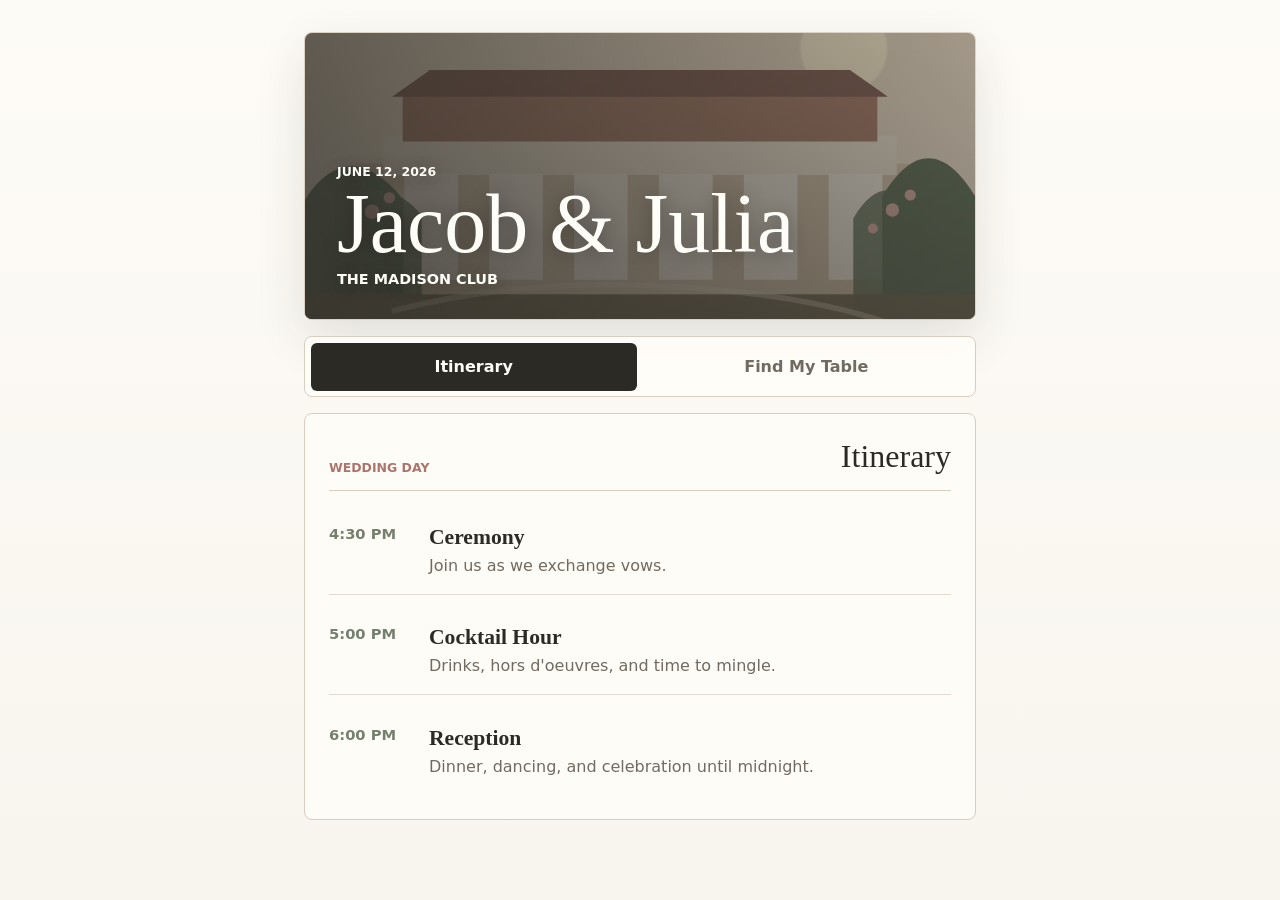
==== index.html @ 44ac3827 "Add wedding day QR site" ====
<!doctype html>
<html lang="en">
  <head>
    <meta charset="utf-8">
    <meta name="viewport" content="width=device-width, initial-scale=1">
    <meta name="theme-color" content="#f8f5ef">
    <title>Jacob & Julia | Wedding Day</title>
    <link rel="stylesheet" href="styles.css">
  </head>
  <body>
    <main class="app-shell">
      <header class="site-header">
        <div class="header-art" aria-hidden="true">
          <img src="assets/venue-terrace.svg" alt="">
        </div>
        <div class="header-copy">
          <p class="date-line">June 12, 2026</p>
          <h1>Jacob & Julia</h1>
          <p class="venue-line">The Madison Club</p>
        </div>
      </header>

      <nav class="section-tabs" aria-label="Wedding day sections">
        <button class="tab-button is-active" type="button" data-target="itinerary" aria-controls="itinerary" aria-selected="true">
          Itinerary
        </button>
        <button class="tab-button" type="button" data-target="seating" aria-controls="seating" aria-selected="false">
          Find My Table
        </button>
      </nav>

      <section class="content-section is-active" id="itinerary" aria-labelledby="itinerary-title">
        <div class="section-heading">
          <p class="eyebrow">Wedding Day</p>
          <h2 id="itinerary-title">Itinerary</h2>
        </div>

        <ol class="timeline">
          <li class="timeline-item">
            <time datetime="2026-06-12T16:30">4:30 PM</time>
            <div>
              <h3>Ceremony</h3>
              <p>Join us as we exchange vows.</p>
            </div>
          </li>
          <li class="timeline-item">
            <time datetime="2026-06-12T17:00">5:00 PM</time>
            <div>
              <h3>Cocktail Hour</h3>
              <p>Drinks, hors d'oeuvres, and time to mingle.</p>
            </div>
          </li>
          <li class="timeline-item">
            <time datetime="2026-06-12T18:00">6:00 PM</time>
            <div>
              <h3>Reception</h3>
              <p>Dinner, dancing, and celebration until midnight.</p>
            </div>
          </li>
        </ol>
      </section>

      <section class="content-section" id="seating" aria-labelledby="seating-title" hidden>
        <div class="section-heading">
          <p class="eyebrow">Seating Chart</p>
          <h2 id="seating-title">Find Your Table</h2>
        </div>

        <form class="search-form" role="search">
          <label for="guest-search">Guest name</label>
          <input id="guest-search" name="guest-search" type="search" autocomplete="off" placeholder="Start typing your name">
        </form>

        <div class="results-status" id="results-status" aria-live="polite">
          Start typing to look up your table.
        </div>

        <div class="results-list" id="results-list"></div>
      </section>
    </main>

    <script src="guests.js"></script>
    <script src="script.js"></script>
  </body>
</html>
---- styles.css ----
:root {
  --paper: #f8f5ef;
  --paper-deep: #ece5d8;
  --ink: #2c2a25;
  --muted: #716a61;
  --line: #d8cec0;
  --sage: #75806f;
  --rose: #ad746d;
  --white: #fffdf8;
  --shadow: 0 18px 50px rgba(44, 42, 37, 0.12);
}

* {
  box-sizing: border-box;
}

html {
  min-height: 100%;
  background: var(--paper);
  color: var(--ink);
  font-family: system-ui, -apple-system, BlinkMacSystemFont, "Segoe UI", sans-serif;
}

body {
  min-height: 100%;
  margin: 0;
  background:
    linear-gradient(180deg, rgba(255, 253, 248, 0.78), rgba(248, 245, 239, 0.94)),
    var(--paper);
}

button,
input {
  font: inherit;
}

.app-shell {
  width: min(100%, 46rem);
  min-height: 100vh;
  margin: 0 auto;
  padding: 1rem;
}

.site-header {
  position: relative;
  display: grid;
  min-height: 14rem;
  overflow: hidden;
  border: 1px solid rgba(216, 206, 192, 0.9);
  border-radius: 8px;
  background: var(--white);
  box-shadow: var(--shadow);
  isolation: isolate;
}

.header-art {
  position: absolute;
  inset: 0;
  z-index: -1;
}

.header-art img {
  width: 100%;
  height: 100%;
  object-fit: cover;
  display: block;
}

.header-art::after {
  position: absolute;
  inset: 0;
  content: "";
  background:
    linear-gradient(180deg, rgba(44, 42, 37, 0.24), rgba(44, 42, 37, 0.5)),
    linear-gradient(90deg, rgba(44, 42, 37, 0.62), rgba(44, 42, 37, 0.12));
}

.header-copy {
  align-self: end;
  padding: 4rem 1.25rem 1.25rem;
  color: var(--white);
  text-shadow: 0 2px 18px rgba(0, 0, 0, 0.32);
}

.date-line,
.venue-line,
.eyebrow {
  margin: 0;
  font-size: 0.78rem;
  font-weight: 700;
  letter-spacing: 0;
  text-transform: uppercase;
}

.site-header h1 {
  margin: 0.3rem 0 0.4rem;
  font-family: Georgia, "Times New Roman", serif;
  font-size: clamp(2.6rem, 14vw, 5.25rem);
  font-weight: 400;
  line-height: 0.96;
}

.venue-line {
  font-size: 0.9rem;
}

.section-tabs {
  position: sticky;
  top: 0;
  z-index: 5;
  display: grid;
  grid-template-columns: repeat(2, minmax(0, 1fr));
  gap: 0.4rem;
  margin: 1rem 0;
  padding: 0.35rem;
  border: 1px solid var(--line);
  border-radius: 8px;
  background: rgba(255, 253, 248, 0.92);
  backdrop-filter: blur(14px);
}

.tab-button {
  min-height: 3rem;
  border: 0;
  border-radius: 6px;
  background: transparent;
  color: var(--muted);
  font-weight: 700;
  cursor: pointer;
}

.tab-button.is-active {
  background: var(--ink);
  color: var(--white);
}

.content-section {
  padding: 1.2rem;
  border: 1px solid var(--line);
  border-radius: 8px;
  background: rgba(255, 253, 248, 0.88);
}

.section-heading {
  display: flex;
  align-items: end;
  justify-content: space-between;
  gap: 1rem;
  margin-bottom: 1.15rem;
  border-bottom: 1px solid var(--line);
  padding-bottom: 0.9rem;
}

.section-heading h2 {
  margin: 0;
  font-family: Georgia, "Times New Roman", serif;
  font-size: 2rem;
  font-weight: 400;
}

.eyebrow {
  color: var(--rose);
}

.timeline {
  display: grid;
  gap: 0.9rem;
  margin: 0;
  padding: 0;
  list-style: none;
}

.timeline-item {
  display: grid;
  grid-template-columns: 5.25rem 1fr;
  gap: 1rem;
  align-items: start;
  padding: 1rem 0;
  border-bottom: 1px solid rgba(216, 206, 192, 0.72);
}

.timeline-item:last-child {
  border-bottom: 0;
}

.timeline-item time {
  color: var(--sage);
  font-size: 0.92rem;
  font-weight: 800;
  line-height: 1.25;
}

.timeline-item h3 {
  margin: 0;
  font-family: Georgia, "Times New Roman", serif;
  font-size: 1.35rem;
  font-weight: 600;
}

.timeline-item p,
.results-status {
  margin: 0.25rem 0 0;
  color: var(--muted);
  line-height: 1.5;
}

.search-form {
  display: grid;
  gap: 0.45rem;
}

.search-form label {
  color: var(--muted);
  font-size: 0.88rem;
  font-weight: 700;
}

.search-form input {
  width: 100%;
  min-height: 3.5rem;
  border: 1px solid var(--line);
  border-radius: 8px;
  background: var(--white);
  color: var(--ink);
  font-size: 1.08rem;
  padding: 0 1rem;
  outline: none;
}

.search-form input:focus {
  border-color: var(--sage);
  box-shadow: 0 0 0 4px rgba(117, 128, 111, 0.16);
}

.results-status {
  min-height: 1.6rem;
  margin-top: 0.85rem;
}

.results-list {
  display: grid;
  gap: 0.7rem;
  margin-top: 0.9rem;
}

.result-card {
  display: grid;
  grid-template-columns: 1fr auto;
  gap: 1rem;
  align-items: center;
  min-height: 4.4rem;
  padding: 0.9rem 1rem;
  border: 1px solid var(--line);
  border-left: 5px solid var(--sage);
  border-radius: 8px;
  background: var(--white);
}

.result-card h3 {
  margin: 0;
  font-size: 1rem;
}

.result-card p {
  margin: 0.2rem 0 0;
  color: var(--muted);
  font-size: 0.88rem;
}

.table-badge {
  display: grid;
  min-width: 4.75rem;
  min-height: 3.4rem;
  place-items: center;
  border-radius: 8px;
  background: var(--paper-deep);
  color: var(--ink);
  font-weight: 800;
  text-align: center;
}

.table-badge span {
  display: block;
  color: var(--muted);
  font-size: 0.68rem;
  font-weight: 800;
  text-transform: uppercase;
}

@media (min-width: 42rem) {
  .app-shell {
    padding: 2rem;
  }

  .site-header {
    min-height: 18rem;
  }

  .header-copy {
    padding: 5rem 2rem 2rem;
  }

  .content-section {
    padding: 1.5rem;
  }
}
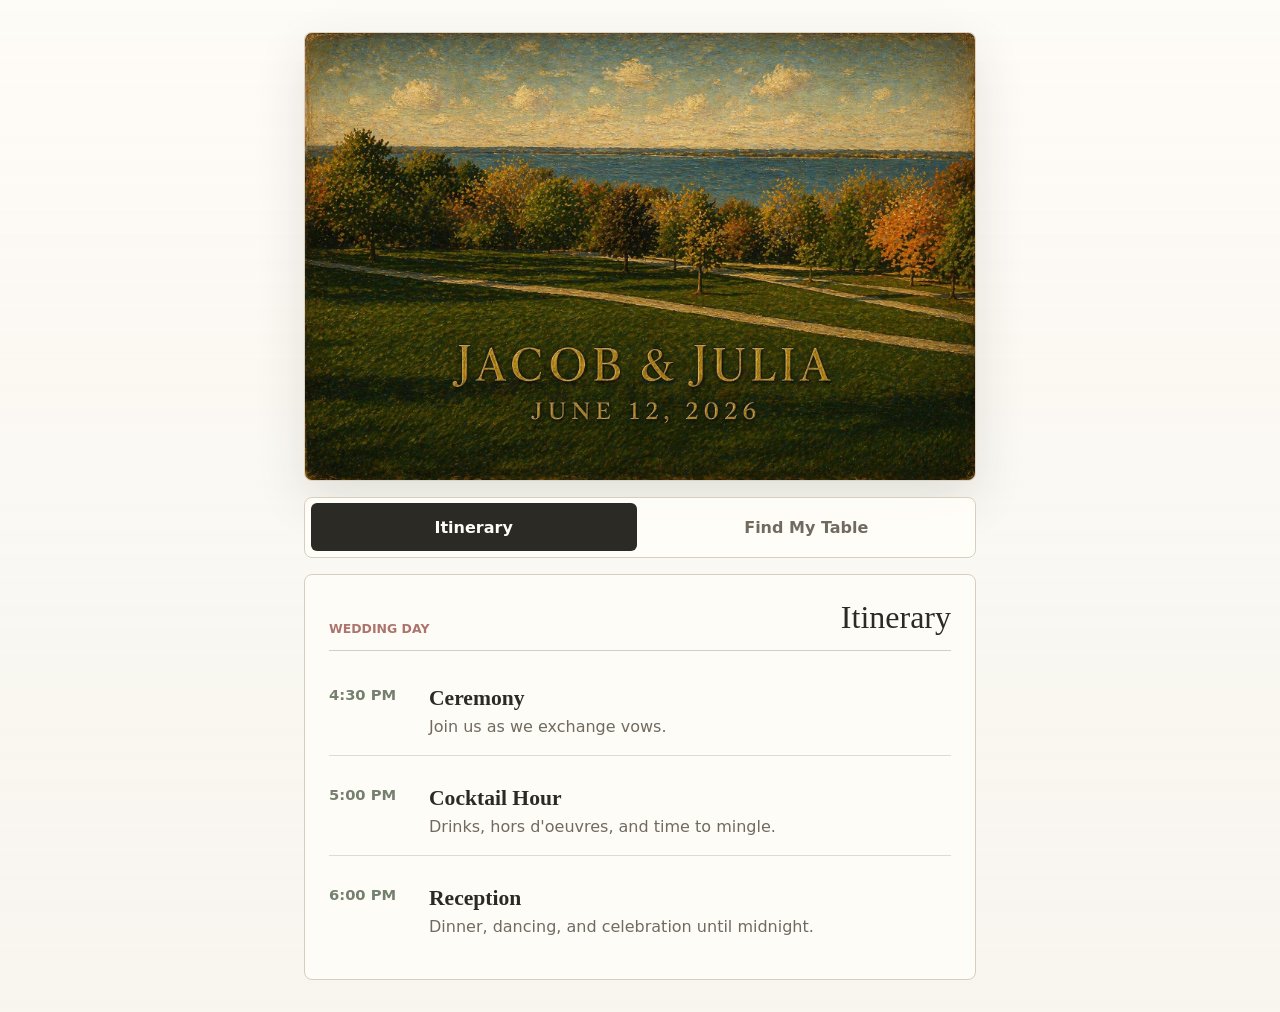
==== commit 9a8a16c1: "Replace header with wedding artwork" ====
--- a/index.html
+++ b/index.html
@@ -10,14 +10,7 @@
   <body>
     <main class="app-shell">
       <header class="site-header">
-        <div class="header-art" aria-hidden="true">
-          <img src="assets/venue-terrace.svg" alt="">
-        </div>
-        <div class="header-copy">
-          <p class="date-line">June 12, 2026</p>
-          <h1>Jacob & Julia</h1>
-          <p class="venue-line">The Madison Club</p>
-        </div>
+        <img class="hero-image" src="assets/wedding-hero.jpg" alt="Jacob and Julia, June 12, 2026">
       </header>
 
       <nav class="section-tabs" aria-label="Wedding day sections">
--- a/styles.css
+++ b/styles.css
@@ -42,66 +42,25 @@
 }
 
 .site-header {
-  position: relative;
-  display: grid;
-  min-height: 14rem;
   overflow: hidden;
   border: 1px solid rgba(216, 206, 192, 0.9);
   border-radius: 8px;
   background: var(--white);
   box-shadow: var(--shadow);
-  isolation: isolate;
-}
-
-.header-art {
-  position: absolute;
-  inset: 0;
-  z-index: -1;
-}
-
-.header-art img {
+}
+
+.hero-image {
   width: 100%;
-  height: 100%;
-  object-fit: cover;
+  height: auto;
   display: block;
 }
 
-.header-art::after {
-  position: absolute;
-  inset: 0;
-  content: "";
-  background:
-    linear-gradient(180deg, rgba(44, 42, 37, 0.24), rgba(44, 42, 37, 0.5)),
-    linear-gradient(90deg, rgba(44, 42, 37, 0.62), rgba(44, 42, 37, 0.12));
-}
-
-.header-copy {
-  align-self: end;
-  padding: 4rem 1.25rem 1.25rem;
-  color: var(--white);
-  text-shadow: 0 2px 18px rgba(0, 0, 0, 0.32);
-}
-
-.date-line,
-.venue-line,
 .eyebrow {
   margin: 0;
   font-size: 0.78rem;
   font-weight: 700;
   letter-spacing: 0;
   text-transform: uppercase;
-}
-
-.site-header h1 {
-  margin: 0.3rem 0 0.4rem;
-  font-family: Georgia, "Times New Roman", serif;
-  font-size: clamp(2.6rem, 14vw, 5.25rem);
-  font-weight: 400;
-  line-height: 0.96;
-}
-
-.venue-line {
-  font-size: 0.9rem;
 }
 
 .section-tabs {
@@ -292,14 +251,6 @@
     padding: 2rem;
   }
 
-  .site-header {
-    min-height: 18rem;
-  }
-
-  .header-copy {
-    padding: 5rem 2rem 2rem;
-  }
-
   .content-section {
     padding: 1.5rem;
   }
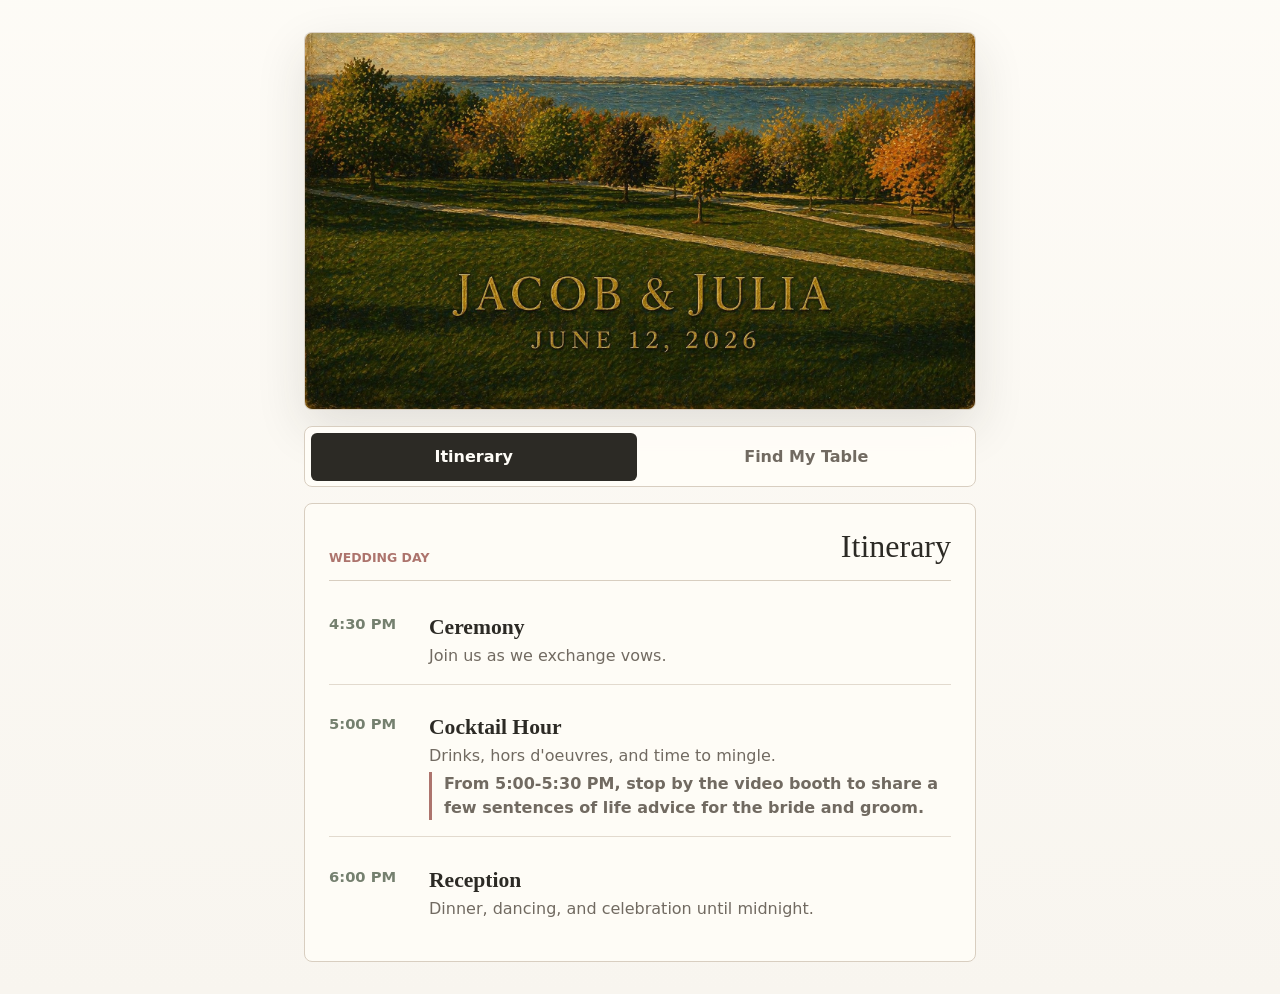
==== commit 4ea794d5: "Add video booth itinerary note" ====
--- a/index.html
+++ b/index.html
@@ -41,6 +41,7 @@
             <div>
               <h3>Cocktail Hour</h3>
               <p>Drinks, hors d'oeuvres, and time to mingle.</p>
+              <p class="timeline-note">From 5:00-5:30 PM, stop by the video booth to share a few sentences of life advice for the bride and groom.</p>
             </div>
           </li>
           <li class="timeline-item">
--- a/styles.css
+++ b/styles.css
@@ -42,6 +42,7 @@
 }
 
 .site-header {
+  aspect-ratio: 16 / 9;
   overflow: hidden;
   border: 1px solid rgba(216, 206, 192, 0.9);
   border-radius: 8px;
@@ -51,7 +52,9 @@
 
 .hero-image {
   width: 100%;
-  height: auto;
+  height: 100%;
+  object-fit: cover;
+  object-position: center bottom;
   display: block;
 }
 
@@ -163,6 +166,13 @@
   line-height: 1.5;
 }
 
+.timeline-note {
+  margin-top: 0.65rem;
+  border-left: 3px solid var(--rose);
+  padding-left: 0.75rem;
+  font-weight: 600;
+}
+
 .search-form {
   display: grid;
   gap: 0.45rem;
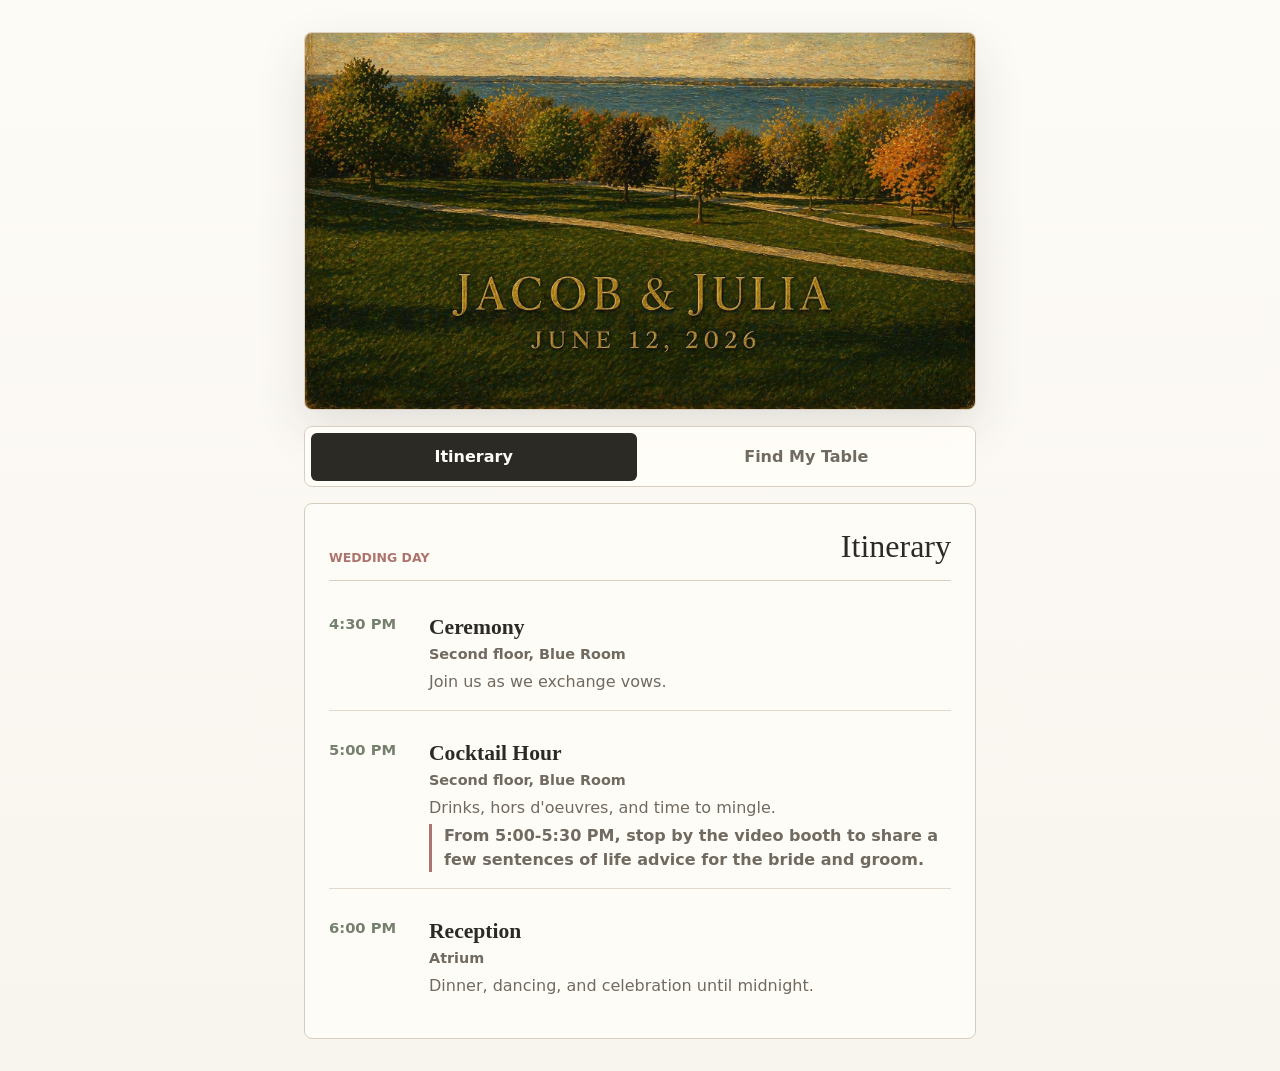
==== commit ed0e8a49: "Add itinerary location details" ====
--- a/index.html
+++ b/index.html
@@ -33,6 +33,7 @@
             <time datetime="2026-06-12T16:30">4:30 PM</time>
             <div>
               <h3>Ceremony</h3>
+              <p class="timeline-location">Second floor, Blue Room</p>
               <p>Join us as we exchange vows.</p>
             </div>
           </li>
@@ -40,6 +41,7 @@
             <time datetime="2026-06-12T17:00">5:00 PM</time>
             <div>
               <h3>Cocktail Hour</h3>
+              <p class="timeline-location">Second floor, Blue Room</p>
               <p>Drinks, hors d'oeuvres, and time to mingle.</p>
               <p class="timeline-note">From 5:00-5:30 PM, stop by the video booth to share a few sentences of life advice for the bride and groom.</p>
             </div>
@@ -48,6 +50,7 @@
             <time datetime="2026-06-12T18:00">6:00 PM</time>
             <div>
               <h3>Reception</h3>
+              <p class="timeline-location">Atrium</p>
               <p>Dinner, dancing, and celebration until midnight.</p>
             </div>
           </li>
--- a/styles.css
+++ b/styles.css
@@ -166,6 +166,12 @@
   line-height: 1.5;
 }
 
+.timeline-location {
+  color: var(--sage);
+  font-size: 0.9rem;
+  font-weight: 800;
+}
+
 .timeline-note {
   margin-top: 0.65rem;
   border-left: 3px solid var(--rose);
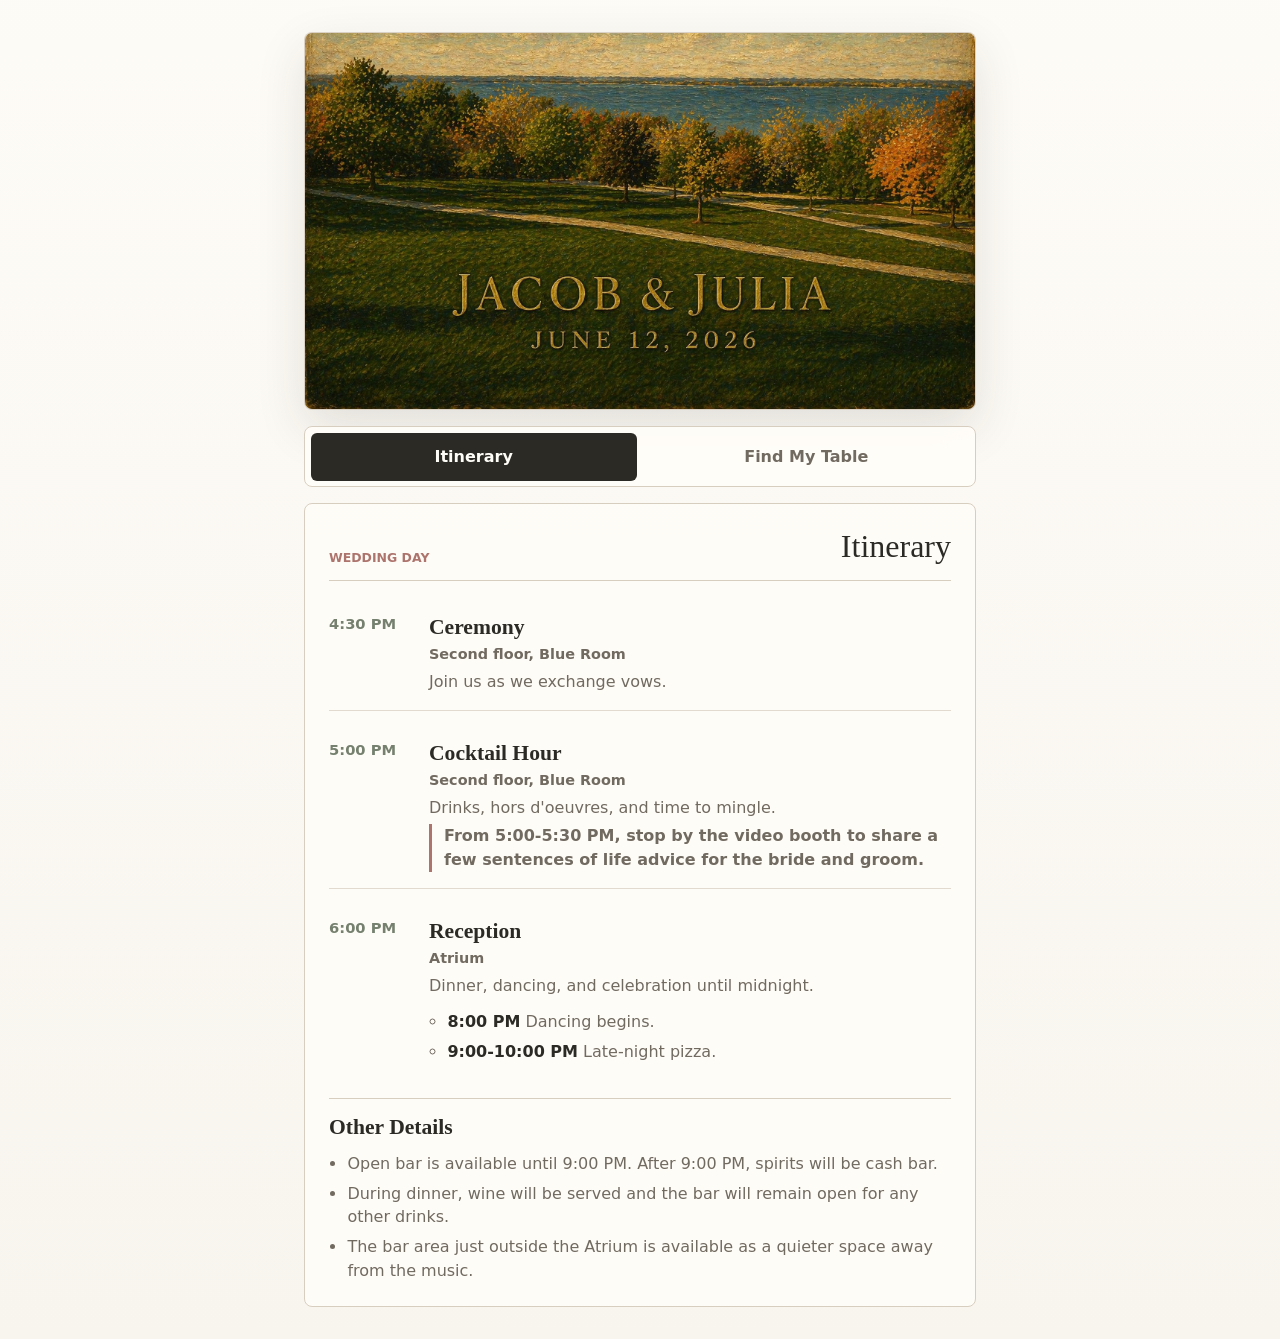
==== commit 8210922f: "Add reception and bar details" ====
--- a/index.html
+++ b/index.html
@@ -52,9 +52,22 @@
               <h3>Reception</h3>
               <p class="timeline-location">Atrium</p>
               <p>Dinner, dancing, and celebration until midnight.</p>
+              <ul class="timeline-details">
+                <li><strong>8:00 PM</strong> Dancing begins.</li>
+                <li><strong>9:00-10:00 PM</strong> Late-night pizza.</li>
+              </ul>
             </div>
           </li>
         </ol>
+
+        <div class="event-details" aria-labelledby="details-title">
+          <h3 id="details-title">Other Details</h3>
+          <ul>
+            <li>Open bar is available until 9:00 PM. After 9:00 PM, spirits will be cash bar.</li>
+            <li>During dinner, wine will be served and the bar will remain open for any other drinks.</li>
+            <li>The bar area just outside the Atrium is available as a quieter space away from the music.</li>
+          </ul>
+        </div>
       </section>
 
       <section class="content-section" id="seating" aria-labelledby="seating-title" hidden>
--- a/styles.css
+++ b/styles.css
@@ -179,6 +179,33 @@
   font-weight: 600;
 }
 
+.timeline-details,
+.event-details ul {
+  display: grid;
+  gap: 0.45rem;
+  margin: 0.75rem 0 0;
+  padding-left: 1.15rem;
+  color: var(--muted);
+  line-height: 1.45;
+}
+
+.timeline-details strong {
+  color: var(--ink);
+}
+
+.event-details {
+  margin-top: 1.15rem;
+  border-top: 1px solid var(--line);
+  padding-top: 1rem;
+}
+
+.event-details h3 {
+  margin: 0;
+  font-family: Georgia, "Times New Roman", serif;
+  font-size: 1.35rem;
+  font-weight: 600;
+}
+
 .search-form {
   display: grid;
   gap: 0.45rem;
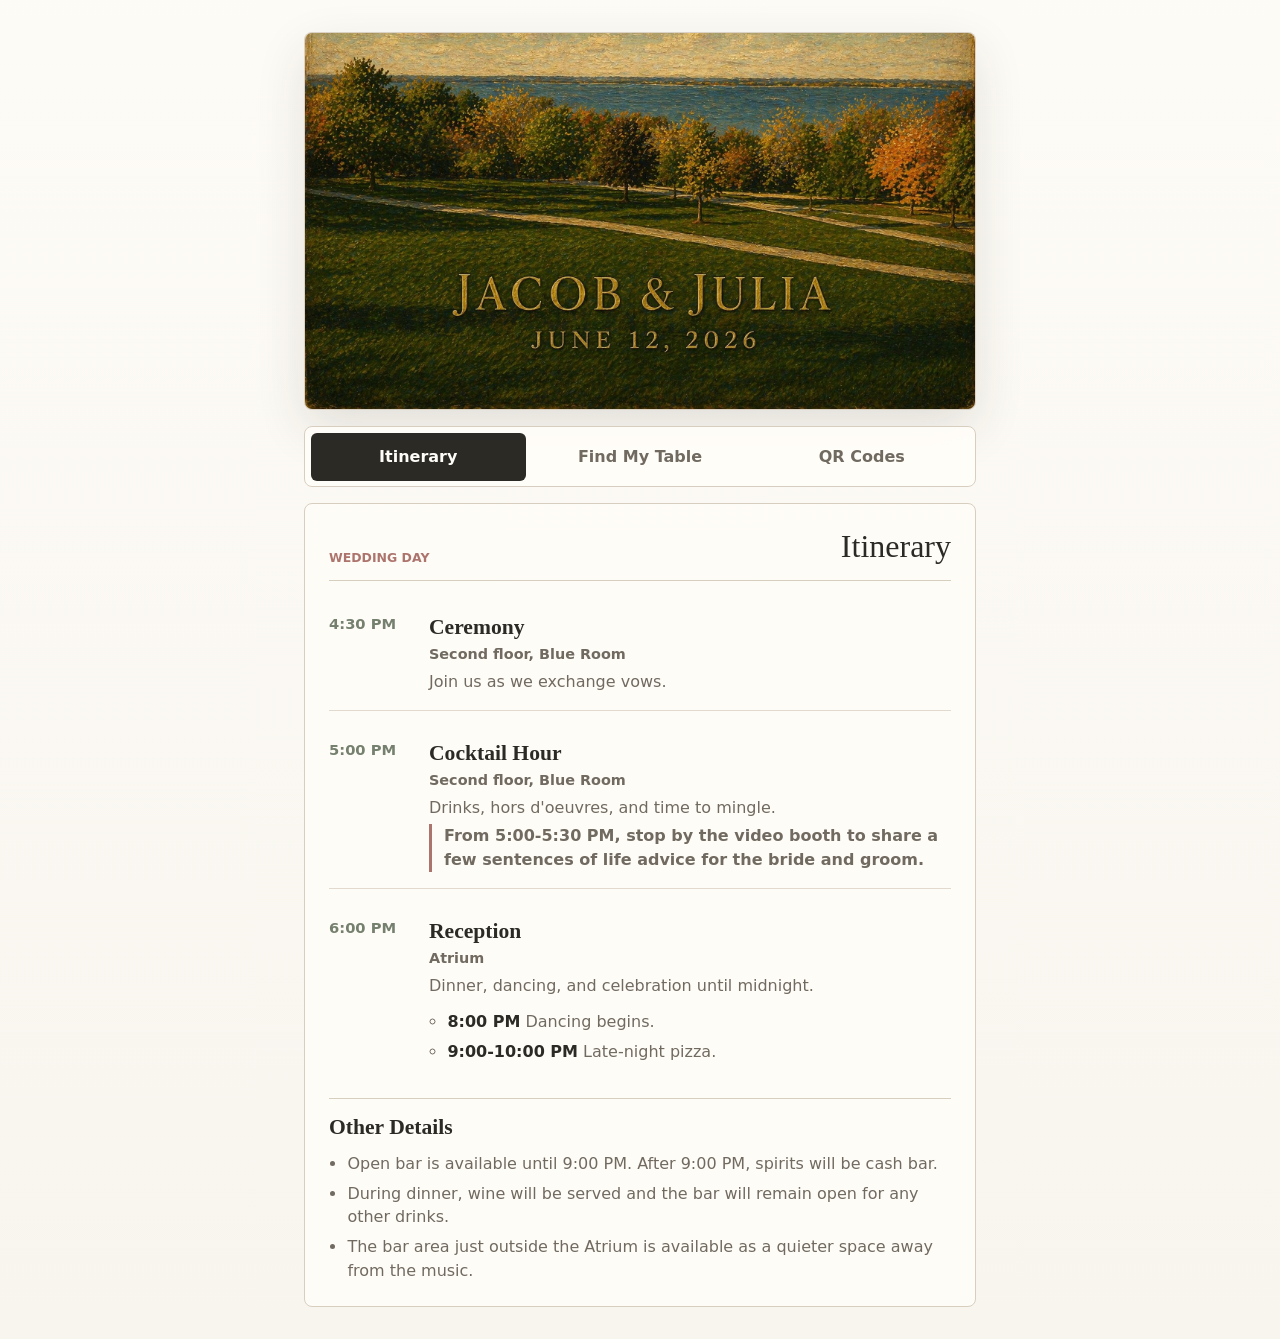
==== commit 6f7e7997: "Add printable wedding QR codes" ====
--- a/index.html
+++ b/index.html
@@ -20,6 +20,9 @@
         <button class="tab-button" type="button" data-target="seating" aria-controls="seating" aria-selected="false">
           Find My Table
         </button>
+        <a class="tab-link" href="qr.html">
+          QR Codes
+        </a>
       </nav>
 
       <section class="content-section is-active" id="itinerary" aria-labelledby="itinerary-title">
--- a/styles.css
+++ b/styles.css
@@ -71,7 +71,7 @@
   top: 0;
   z-index: 5;
   display: grid;
-  grid-template-columns: repeat(2, minmax(0, 1fr));
+  grid-template-columns: repeat(3, minmax(0, 1fr));
   gap: 0.4rem;
   margin: 1rem 0;
   padding: 0.35rem;
@@ -81,19 +81,30 @@
   backdrop-filter: blur(14px);
 }
 
-.tab-button {
+.tab-button,
+.tab-link {
+  display: inline-flex;
+  align-items: center;
+  justify-content: center;
   min-height: 3rem;
   border: 0;
   border-radius: 6px;
   background: transparent;
   color: var(--muted);
   font-weight: 700;
+  text-align: center;
+  text-decoration: none;
   cursor: pointer;
 }
 
 .tab-button.is-active {
   background: var(--ink);
   color: var(--white);
+}
+
+.tab-link:hover,
+.tab-link:focus-visible {
+  color: var(--ink);
 }
 
 .content-section {
@@ -289,6 +300,103 @@
   text-transform: uppercase;
 }
 
+.qr-shell {
+  display: grid;
+  gap: 1rem;
+  align-content: start;
+}
+
+.qr-header {
+  display: grid;
+  gap: 0.4rem;
+  padding-top: 1rem;
+  text-align: center;
+}
+
+.qr-header h1 {
+  margin: 0;
+  font-family: Georgia, "Times New Roman", serif;
+  font-size: clamp(2.1rem, 12vw, 4.2rem);
+  font-weight: 400;
+  line-height: 1;
+}
+
+.qr-header p:last-child {
+  margin: 0;
+  color: var(--muted);
+  font-weight: 600;
+}
+
+.qr-grid {
+  display: grid;
+  gap: 1rem;
+}
+
+.qr-panel {
+  display: grid;
+  gap: 0.9rem;
+  justify-items: center;
+  padding: 1.15rem;
+  border: 1px solid var(--line);
+  border-radius: 8px;
+  background: rgba(255, 253, 248, 0.92);
+  text-align: center;
+}
+
+.qr-panel h2 {
+  margin: 0;
+  font-family: Georgia, "Times New Roman", serif;
+  font-size: 1.55rem;
+  font-weight: 600;
+}
+
+.qr-image {
+  width: min(100%, 19rem);
+  aspect-ratio: 1;
+  padding: 0.65rem;
+  border: 1px solid rgba(216, 206, 192, 0.9);
+  border-radius: 8px;
+  background: #fff;
+}
+
+.qr-url {
+  color: var(--muted);
+  font-size: 0.9rem;
+  font-weight: 700;
+  overflow-wrap: anywhere;
+  text-decoration-thickness: 1px;
+  text-underline-offset: 0.18em;
+}
+
+.qr-actions {
+  display: flex;
+  flex-wrap: wrap;
+  gap: 0.65rem;
+  justify-content: center;
+  padding-bottom: 1rem;
+}
+
+.qr-action {
+  display: inline-flex;
+  align-items: center;
+  justify-content: center;
+  min-width: 7rem;
+  min-height: 2.8rem;
+  border: 1px solid var(--line);
+  border-radius: 8px;
+  background: var(--ink);
+  color: var(--white);
+  font: inherit;
+  font-weight: 800;
+  text-decoration: none;
+  cursor: pointer;
+}
+
+.qr-action:hover,
+.qr-action:focus-visible {
+  background: var(--sage);
+}
+
 @media (min-width: 42rem) {
   .app-shell {
     padding: 2rem;
@@ -297,4 +405,71 @@
   .content-section {
     padding: 1.5rem;
   }
-}
+
+  .qr-grid {
+    grid-template-columns: repeat(2, minmax(0, 1fr));
+  }
+}
+
+@media print {
+  @page {
+    margin: 0.35in;
+  }
+
+  html,
+  body {
+    background: #fff;
+    color: #000;
+  }
+
+  .app-shell {
+    width: 100%;
+    min-height: auto;
+    padding: 0;
+  }
+
+  .qr-shell {
+    gap: 0.25in;
+  }
+
+  .qr-header {
+    padding: 0;
+  }
+
+  .qr-header h1 {
+    font-size: 32pt;
+  }
+
+  .qr-header p:last-child,
+  .qr-actions {
+    display: none;
+  }
+
+  .qr-grid {
+    grid-template-columns: repeat(2, minmax(0, 1fr));
+    gap: 0.25in;
+  }
+
+  .qr-panel {
+    break-inside: avoid;
+    padding: 0.2in;
+    border-color: #bbb;
+    background: #fff;
+  }
+
+  .qr-panel h2 {
+    font-size: 18pt;
+  }
+
+  .qr-image {
+    width: 2.95in;
+    padding: 0.1in;
+    border: 0;
+  }
+
+  .qr-url {
+    color: #000;
+    font-size: 9pt;
+    text-decoration: none;
+  }
+}
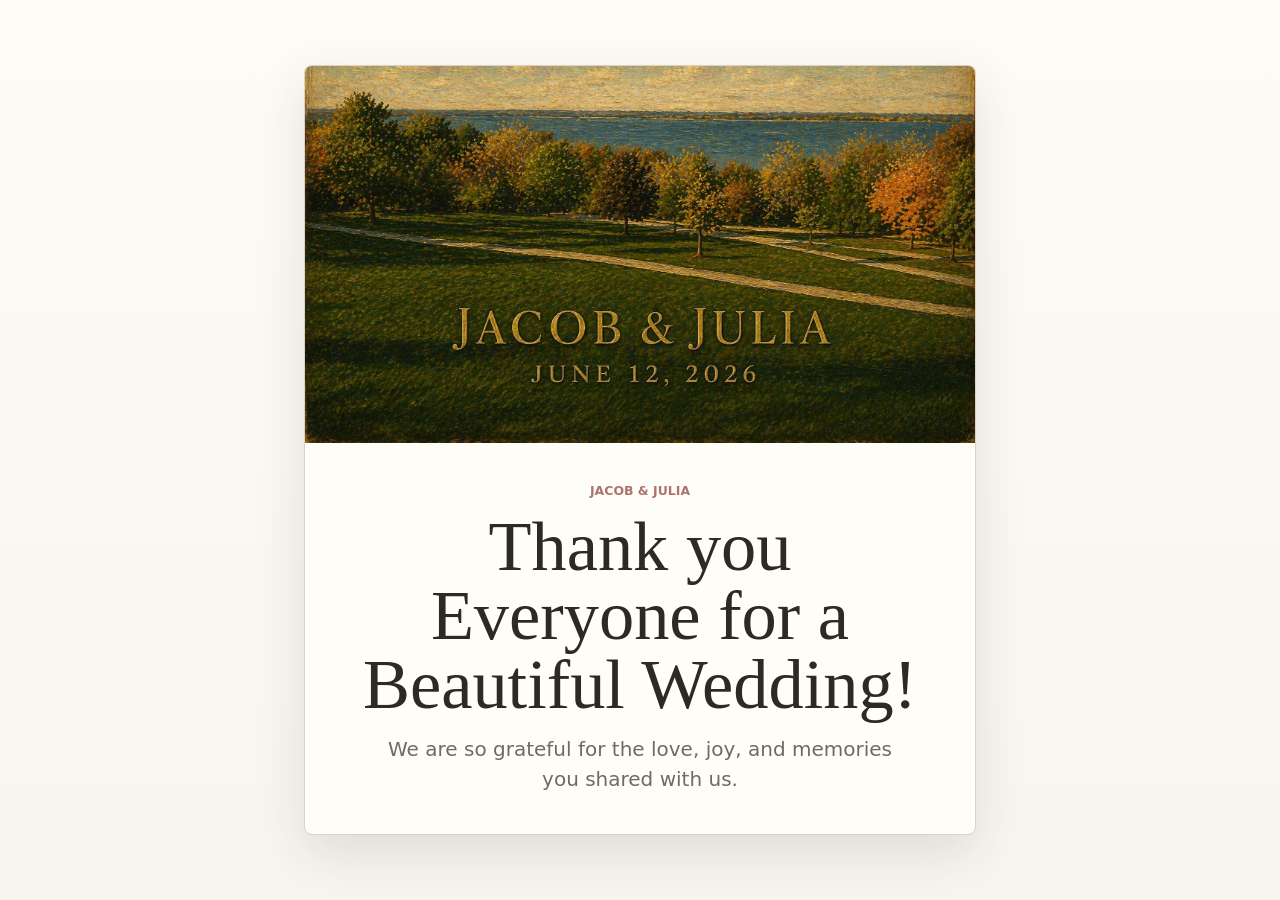
==== commit 7fef6f66: "Replace wedding day site with thank you page" ====
--- a/index.html
+++ b/index.html
@@ -4,95 +4,22 @@
     <meta charset="utf-8">
     <meta name="viewport" content="width=device-width, initial-scale=1">
     <meta name="theme-color" content="#f8f5ef">
-    <title>Jacob & Julia | Wedding Day</title>
+    <title>Jacob & Julia | Thank You</title>
     <link rel="stylesheet" href="styles.css">
   </head>
   <body>
-    <main class="app-shell">
-      <header class="site-header">
+    <main class="app-shell thank-you-shell">
+      <section class="thank-you-card" aria-labelledby="thank-you-title">
         <img class="hero-image" src="assets/wedding-hero.jpg" alt="Jacob and Julia, June 12, 2026">
-      </header>
 
-      <nav class="section-tabs" aria-label="Wedding day sections">
-        <button class="tab-button is-active" type="button" data-target="itinerary" aria-controls="itinerary" aria-selected="true">
-          Itinerary
-        </button>
-        <button class="tab-button" type="button" data-target="seating" aria-controls="seating" aria-selected="false">
-          Find My Table
-        </button>
-        <a class="tab-link" href="qr.html">
-          QR Codes
-        </a>
-      </nav>
-
-      <section class="content-section is-active" id="itinerary" aria-labelledby="itinerary-title">
-        <div class="section-heading">
-          <p class="eyebrow">Wedding Day</p>
-          <h2 id="itinerary-title">Itinerary</h2>
-        </div>
-
-        <ol class="timeline">
-          <li class="timeline-item">
-            <time datetime="2026-06-12T16:30">4:30 PM</time>
-            <div>
-              <h3>Ceremony</h3>
-              <p class="timeline-location">Second floor, Blue Room</p>
-              <p>Join us as we exchange vows.</p>
-            </div>
-          </li>
-          <li class="timeline-item">
-            <time datetime="2026-06-12T17:00">5:00 PM</time>
-            <div>
-              <h3>Cocktail Hour</h3>
-              <p class="timeline-location">Second floor, Blue Room</p>
-              <p>Drinks, hors d'oeuvres, and time to mingle.</p>
-              <p class="timeline-note">From 5:00-5:30 PM, stop by the video booth to share a few sentences of life advice for the bride and groom.</p>
-            </div>
-          </li>
-          <li class="timeline-item">
-            <time datetime="2026-06-12T18:00">6:00 PM</time>
-            <div>
-              <h3>Reception</h3>
-              <p class="timeline-location">Atrium</p>
-              <p>Dinner, dancing, and celebration until midnight.</p>
-              <ul class="timeline-details">
-                <li><strong>8:00 PM</strong> Dancing begins.</li>
-                <li><strong>9:00-10:00 PM</strong> Late-night pizza.</li>
-              </ul>
-            </div>
-          </li>
-        </ol>
-
-        <div class="event-details" aria-labelledby="details-title">
-          <h3 id="details-title">Other Details</h3>
-          <ul>
-            <li>Open bar is available until 9:00 PM. After 9:00 PM, spirits will be cash bar.</li>
-            <li>During dinner, wine will be served and the bar will remain open for any other drinks.</li>
-            <li>The bar area just outside the Atrium is available as a quieter space away from the music.</li>
-          </ul>
+        <div class="thank-you-copy">
+          <p class="eyebrow">Jacob &amp; Julia</p>
+          <h1 id="thank-you-title">Thank you Everyone for a Beautiful Wedding!</h1>
+          <p>
+            We are so grateful for the love, joy, and memories you shared with us.
+          </p>
         </div>
       </section>
-
-      <section class="content-section" id="seating" aria-labelledby="seating-title" hidden>
-        <div class="section-heading">
-          <p class="eyebrow">Seating Chart</p>
-          <h2 id="seating-title">Find Your Table</h2>
-        </div>
-
-        <form class="search-form" role="search">
-          <label for="guest-search">Guest name</label>
-          <input id="guest-search" name="guest-search" type="search" autocomplete="off" placeholder="Start typing your name">
-        </form>
-
-        <div class="results-status" id="results-status" aria-live="polite">
-          Start typing to look up your table.
-        </div>
-
-        <div class="results-list" id="results-list"></div>
-      </section>
     </main>
-
-    <script src="guests.js"></script>
-    <script src="script.js"></script>
   </body>
 </html>
--- a/styles.css
+++ b/styles.css
@@ -29,11 +29,6 @@
     var(--paper);
 }
 
-button,
-input {
-  font: inherit;
-}
-
 .app-shell {
   width: min(100%, 46rem);
   min-height: 100vh;
@@ -41,8 +36,12 @@
   padding: 1rem;
 }
 
-.site-header {
-  aspect-ratio: 16 / 9;
+.thank-you-shell {
+  display: grid;
+  align-items: center;
+}
+
+.thank-you-card {
   overflow: hidden;
   border: 1px solid rgba(216, 206, 192, 0.9);
   border-radius: 8px;
@@ -51,253 +50,43 @@
 }
 
 .hero-image {
+  display: block;
   width: 100%;
-  height: 100%;
+  aspect-ratio: 16 / 9;
   object-fit: cover;
   object-position: center bottom;
-  display: block;
+}
+
+.thank-you-copy {
+  display: grid;
+  gap: 0.9rem;
+  padding: clamp(1.5rem, 5vw, 2.5rem);
+  text-align: center;
 }
 
 .eyebrow {
   margin: 0;
+  color: var(--rose);
   font-size: 0.78rem;
   font-weight: 700;
   letter-spacing: 0;
   text-transform: uppercase;
 }
 
-.section-tabs {
-  position: sticky;
-  top: 0;
-  z-index: 5;
-  display: grid;
-  grid-template-columns: repeat(3, minmax(0, 1fr));
-  gap: 0.4rem;
-  margin: 1rem 0;
-  padding: 0.35rem;
-  border: 1px solid var(--line);
-  border-radius: 8px;
-  background: rgba(255, 253, 248, 0.92);
-  backdrop-filter: blur(14px);
-}
-
-.tab-button,
-.tab-link {
-  display: inline-flex;
-  align-items: center;
-  justify-content: center;
-  min-height: 3rem;
-  border: 0;
-  border-radius: 6px;
-  background: transparent;
+.thank-you-copy h1 {
+  margin: 0;
+  font-family: Georgia, "Times New Roman", serif;
+  font-size: clamp(2.25rem, 10vw, 4.4rem);
+  font-weight: 400;
+  line-height: 0.98;
+}
+
+.thank-you-copy p:last-child {
+  max-width: 34rem;
+  margin: 0 auto;
   color: var(--muted);
-  font-weight: 700;
-  text-align: center;
-  text-decoration: none;
-  cursor: pointer;
-}
-
-.tab-button.is-active {
-  background: var(--ink);
-  color: var(--white);
-}
-
-.tab-link:hover,
-.tab-link:focus-visible {
-  color: var(--ink);
-}
-
-.content-section {
-  padding: 1.2rem;
-  border: 1px solid var(--line);
-  border-radius: 8px;
-  background: rgba(255, 253, 248, 0.88);
-}
-
-.section-heading {
-  display: flex;
-  align-items: end;
-  justify-content: space-between;
-  gap: 1rem;
-  margin-bottom: 1.15rem;
-  border-bottom: 1px solid var(--line);
-  padding-bottom: 0.9rem;
-}
-
-.section-heading h2 {
-  margin: 0;
-  font-family: Georgia, "Times New Roman", serif;
-  font-size: 2rem;
-  font-weight: 400;
-}
-
-.eyebrow {
-  color: var(--rose);
-}
-
-.timeline {
-  display: grid;
-  gap: 0.9rem;
-  margin: 0;
-  padding: 0;
-  list-style: none;
-}
-
-.timeline-item {
-  display: grid;
-  grid-template-columns: 5.25rem 1fr;
-  gap: 1rem;
-  align-items: start;
-  padding: 1rem 0;
-  border-bottom: 1px solid rgba(216, 206, 192, 0.72);
-}
-
-.timeline-item:last-child {
-  border-bottom: 0;
-}
-
-.timeline-item time {
-  color: var(--sage);
-  font-size: 0.92rem;
-  font-weight: 800;
-  line-height: 1.25;
-}
-
-.timeline-item h3 {
-  margin: 0;
-  font-family: Georgia, "Times New Roman", serif;
-  font-size: 1.35rem;
-  font-weight: 600;
-}
-
-.timeline-item p,
-.results-status {
-  margin: 0.25rem 0 0;
-  color: var(--muted);
+  font-size: clamp(1rem, 3.5vw, 1.25rem);
   line-height: 1.5;
-}
-
-.timeline-location {
-  color: var(--sage);
-  font-size: 0.9rem;
-  font-weight: 800;
-}
-
-.timeline-note {
-  margin-top: 0.65rem;
-  border-left: 3px solid var(--rose);
-  padding-left: 0.75rem;
-  font-weight: 600;
-}
-
-.timeline-details,
-.event-details ul {
-  display: grid;
-  gap: 0.45rem;
-  margin: 0.75rem 0 0;
-  padding-left: 1.15rem;
-  color: var(--muted);
-  line-height: 1.45;
-}
-
-.timeline-details strong {
-  color: var(--ink);
-}
-
-.event-details {
-  margin-top: 1.15rem;
-  border-top: 1px solid var(--line);
-  padding-top: 1rem;
-}
-
-.event-details h3 {
-  margin: 0;
-  font-family: Georgia, "Times New Roman", serif;
-  font-size: 1.35rem;
-  font-weight: 600;
-}
-
-.search-form {
-  display: grid;
-  gap: 0.45rem;
-}
-
-.search-form label {
-  color: var(--muted);
-  font-size: 0.88rem;
-  font-weight: 700;
-}
-
-.search-form input {
-  width: 100%;
-  min-height: 3.5rem;
-  border: 1px solid var(--line);
-  border-radius: 8px;
-  background: var(--white);
-  color: var(--ink);
-  font-size: 1.08rem;
-  padding: 0 1rem;
-  outline: none;
-}
-
-.search-form input:focus {
-  border-color: var(--sage);
-  box-shadow: 0 0 0 4px rgba(117, 128, 111, 0.16);
-}
-
-.results-status {
-  min-height: 1.6rem;
-  margin-top: 0.85rem;
-}
-
-.results-list {
-  display: grid;
-  gap: 0.7rem;
-  margin-top: 0.9rem;
-}
-
-.result-card {
-  display: grid;
-  grid-template-columns: 1fr auto;
-  gap: 1rem;
-  align-items: center;
-  min-height: 4.4rem;
-  padding: 0.9rem 1rem;
-  border: 1px solid var(--line);
-  border-left: 5px solid var(--sage);
-  border-radius: 8px;
-  background: var(--white);
-}
-
-.result-card h3 {
-  margin: 0;
-  font-size: 1rem;
-}
-
-.result-card p {
-  margin: 0.2rem 0 0;
-  color: var(--muted);
-  font-size: 0.88rem;
-}
-
-.table-badge {
-  display: grid;
-  min-width: 4.75rem;
-  min-height: 3.4rem;
-  place-items: center;
-  border-radius: 8px;
-  background: var(--paper-deep);
-  color: var(--ink);
-  font-weight: 800;
-  text-align: center;
-}
-
-.table-badge span {
-  display: block;
-  color: var(--muted);
-  font-size: 0.68rem;
-  font-weight: 800;
-  text-transform: uppercase;
 }
 
 .qr-shell {
@@ -402,10 +191,6 @@
     padding: 2rem;
   }
 
-  .content-section {
-    padding: 1.5rem;
-  }
-
   .qr-grid {
     grid-template-columns: repeat(2, minmax(0, 1fr));
   }
